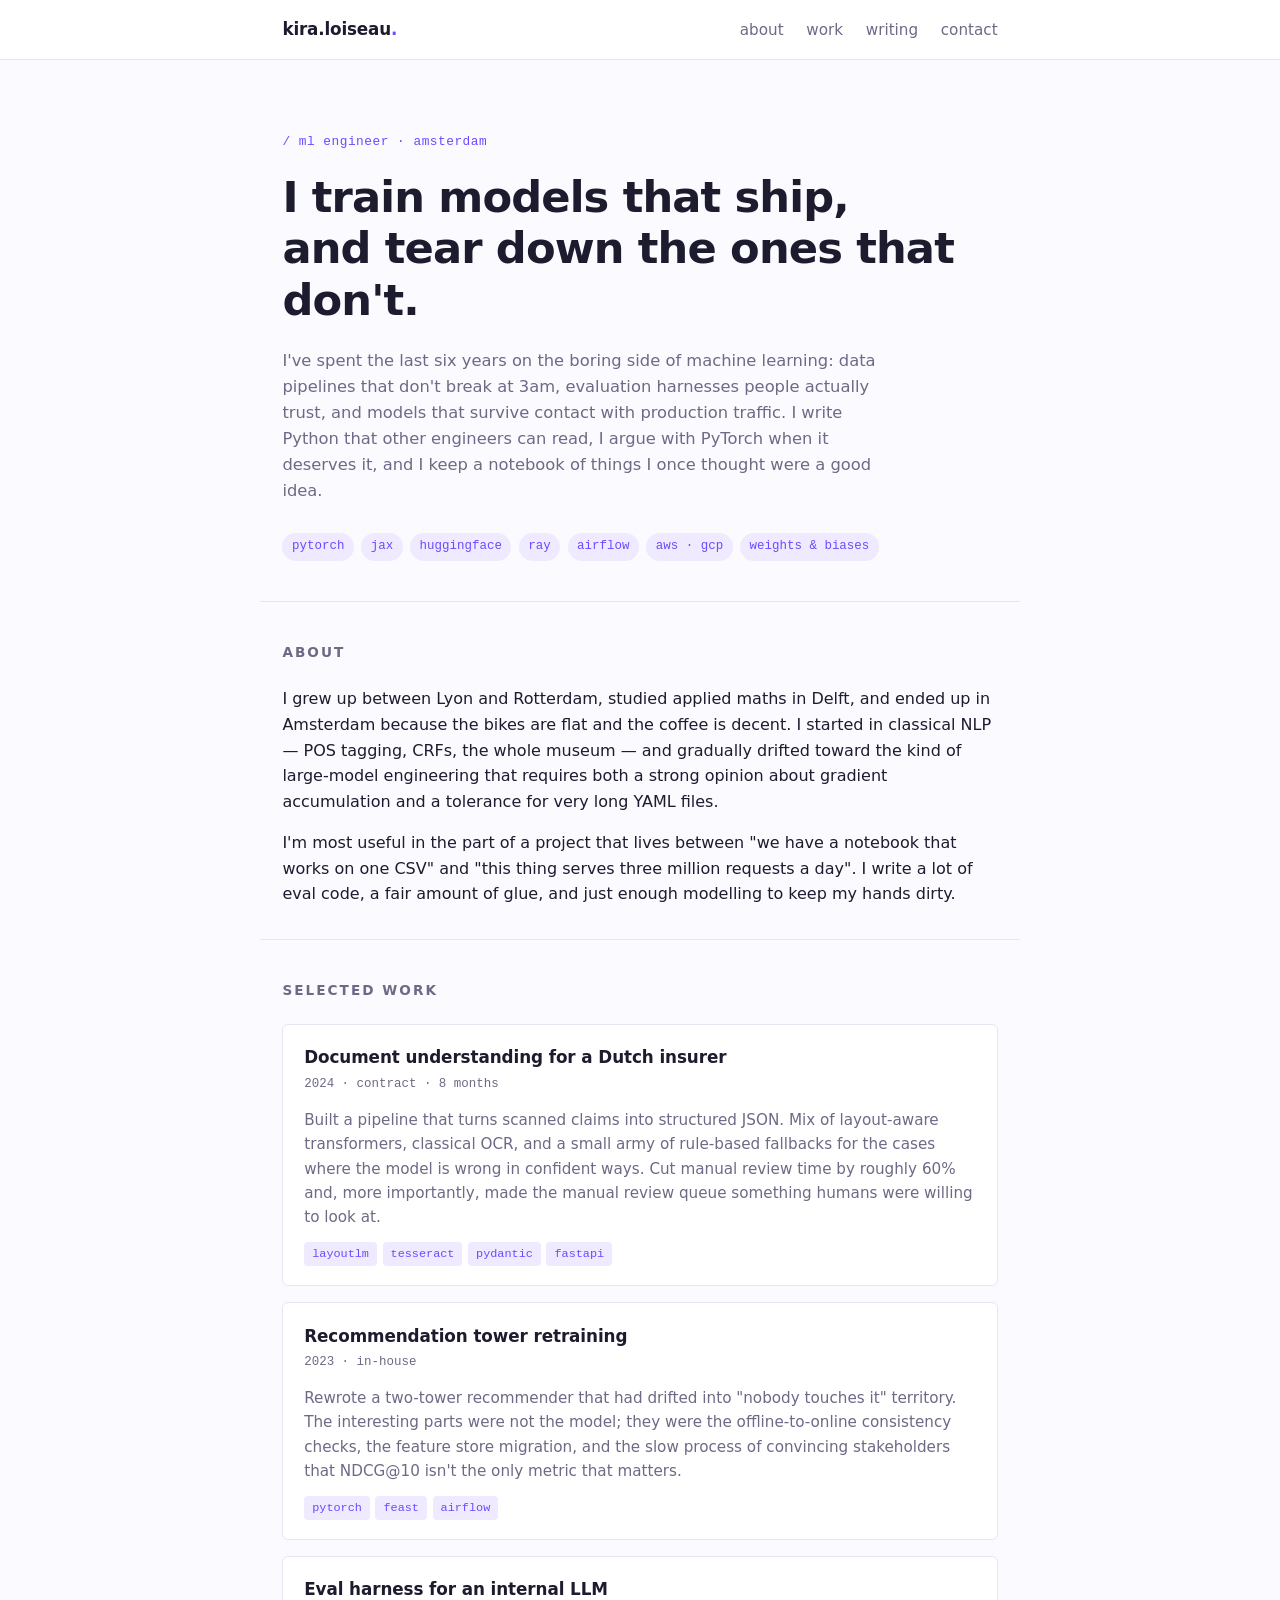
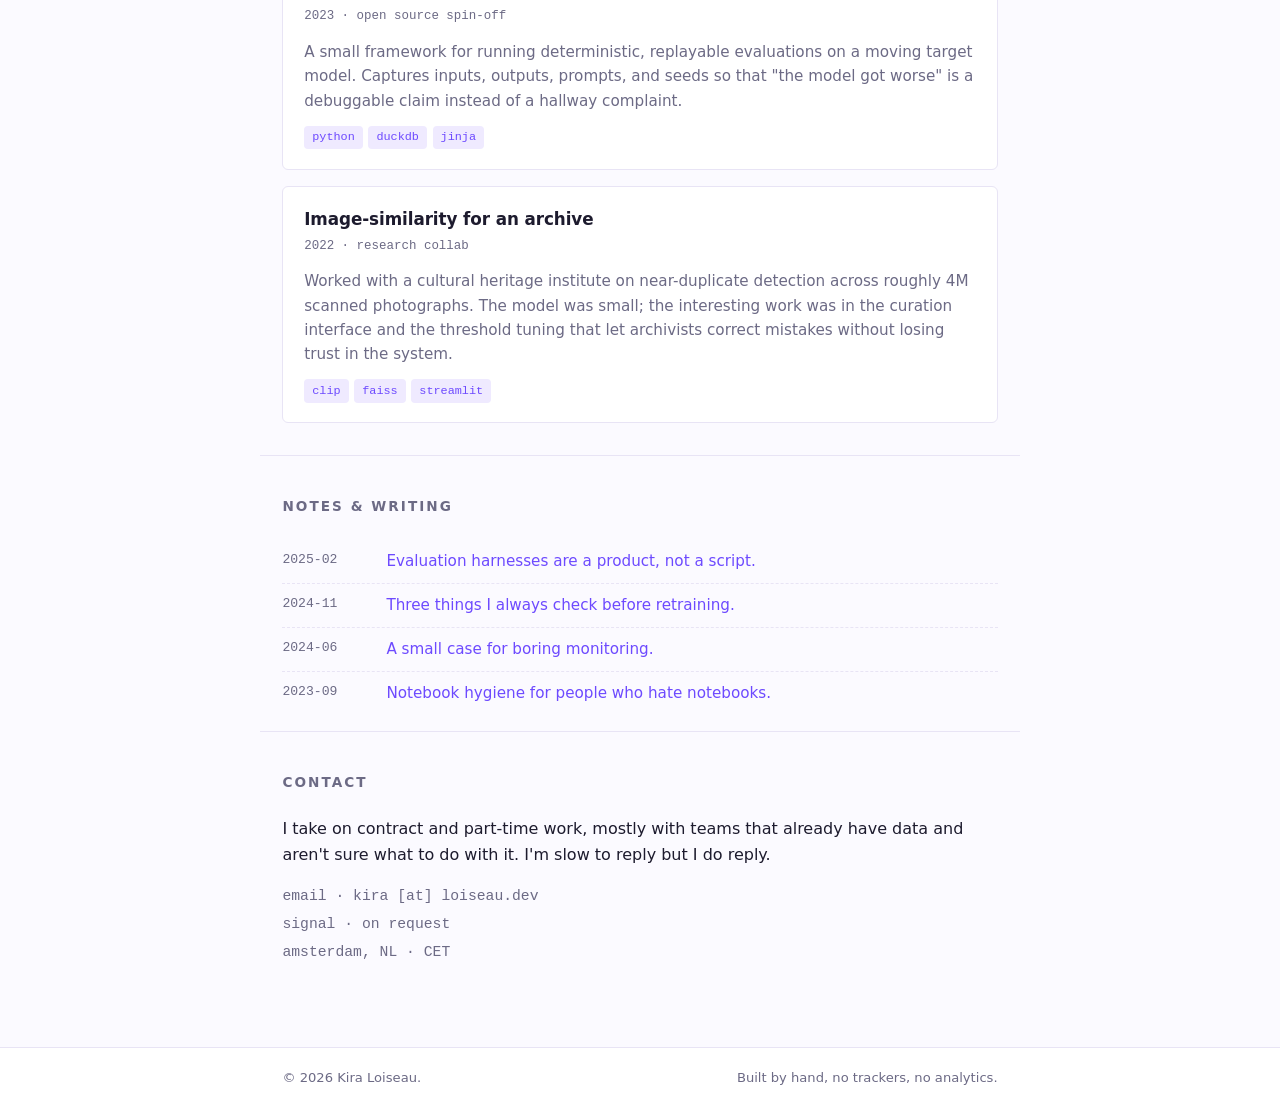
==== portfolio/index.html @ eff5dc58 "initial Co-authored-by: Cursor <cursoragent@cursor.com>" ====
<!doctype html>
<html lang="en">
<head>
    <meta charset="utf-8">
    <meta name="viewport" content="width=device-width, initial-scale=1">
    <title>Kira Loiseau — ML Engineer</title>
    <meta name="description" content="Kira Loiseau, machine learning engineer based in Amsterdam. Applied NLP, computer vision, and the unglamorous parts of MLOps.">
    <link rel="stylesheet" href="style.css">
</head>
<body>
    <header class="site-header">
        <div class="wrap">
            <a class="brand" href="./">kira.loiseau<span class="dot">.</span></a>
            <nav>
                <a href="#about">about</a>
                <a href="#work">work</a>
                <a href="#writing">writing</a>
                <a href="#contact">contact</a>
            </nav>
        </div>
    </header>

    <main>
        <section class="hero wrap">
            <p class="kicker">/ ml engineer · amsterdam</p>
            <h1>I train models that ship,<br>and tear down the ones that don't.</h1>
            <p class="lead">
                I've spent the last six years on the boring side of machine learning:
                data pipelines that don't break at 3am, evaluation harnesses people
                actually trust, and models that survive contact with production
                traffic. I write Python that other engineers can read, I argue
                with PyTorch when it deserves it, and I keep a notebook of things
                I once thought were a good idea.
            </p>
            <div class="badges">
                <span>pytorch</span>
                <span>jax</span>
                <span>huggingface</span>
                <span>ray</span>
                <span>airflow</span>
                <span>aws · gcp</span>
                <span>weights &amp; biases</span>
            </div>
        </section>

        <section id="about" class="wrap section">
            <h2>About</h2>
            <p>
                I grew up between Lyon and Rotterdam, studied applied maths in
                Delft, and ended up in Amsterdam because the bikes are flat and
                the coffee is decent. I started in classical NLP — POS tagging,
                CRFs, the whole museum — and gradually drifted toward the kind
                of large-model engineering that requires both a strong opinion
                about gradient accumulation and a tolerance for very long YAML
                files.
            </p>
            <p>
                I'm most useful in the part of a project that lives between
                "we have a notebook that works on one CSV" and "this thing
                serves three million requests a day". I write a lot of
                eval code, a fair amount of glue, and just enough modelling
                to keep my hands dirty.
            </p>
        </section>

        <section id="work" class="wrap section">
            <h2>Selected work</h2>

            <article class="card">
                <h3>Document understanding for a Dutch insurer</h3>
                <p class="meta">2024 · contract · 8 months</p>
                <p>
                    Built a pipeline that turns scanned claims into structured
                    JSON. Mix of layout-aware transformers, classical OCR, and
                    a small army of rule-based fallbacks for the cases where
                    the model is wrong in confident ways. Cut manual review
                    time by roughly 60% and, more importantly, made the manual
                    review queue something humans were willing to look at.
                </p>
                <ul class="tags">
                    <li>layoutlm</li>
                    <li>tesseract</li>
                    <li>pydantic</li>
                    <li>fastapi</li>
                </ul>
            </article>

            <article class="card">
                <h3>Recommendation tower retraining</h3>
                <p class="meta">2023 · in-house</p>
                <p>
                    Rewrote a two-tower recommender that had drifted into
                    "nobody touches it" territory. The interesting parts were
                    not the model; they were the offline-to-online consistency
                    checks, the feature store migration, and the slow process
                    of convincing stakeholders that NDCG@10 isn't the only
                    metric that matters.
                </p>
                <ul class="tags">
                    <li>pytorch</li>
                    <li>feast</li>
                    <li>airflow</li>
                </ul>
            </article>

            <article class="card">
                <h3>Eval harness for an internal LLM</h3>
                <p class="meta">2023 · open source spin-off</p>
                <p>
                    A small framework for running deterministic, replayable
                    evaluations on a moving target model. Captures inputs,
                    outputs, prompts, and seeds so that "the model got worse"
                    is a debuggable claim instead of a hallway complaint.
                </p>
                <ul class="tags">
                    <li>python</li>
                    <li>duckdb</li>
                    <li>jinja</li>
                </ul>
            </article>

            <article class="card">
                <h3>Image-similarity for an archive</h3>
                <p class="meta">2022 · research collab</p>
                <p>
                    Worked with a cultural heritage institute on near-duplicate
                    detection across roughly 4M scanned photographs. The model
                    was small; the interesting work was in the curation
                    interface and the threshold tuning that let archivists
                    correct mistakes without losing trust in the system.
                </p>
                <ul class="tags">
                    <li>clip</li>
                    <li>faiss</li>
                    <li>streamlit</li>
                </ul>
            </article>
        </section>

        <section id="writing" class="wrap section">
            <h2>Notes &amp; writing</h2>
            <ul class="notes">
                <li>
                    <span class="when">2025-02</span>
                    <a href="#">Evaluation harnesses are a product, not a script.</a>
                </li>
                <li>
                    <span class="when">2024-11</span>
                    <a href="#">Three things I always check before retraining.</a>
                </li>
                <li>
                    <span class="when">2024-06</span>
                    <a href="#">A small case for boring monitoring.</a>
                </li>
                <li>
                    <span class="when">2023-09</span>
                    <a href="#">Notebook hygiene for people who hate notebooks.</a>
                </li>
            </ul>
        </section>

        <section id="contact" class="wrap section contact">
            <h2>Contact</h2>
            <p>
                I take on contract and part-time work, mostly with teams that
                already have data and aren't sure what to do with it. I'm
                slow to reply but I do reply.
            </p>
            <p class="lines">
                <span>email · kira [at] loiseau.dev</span><br>
                <span>signal · on request</span><br>
                <span>amsterdam, NL · CET</span>
            </p>
        </section>
    </main>

    <footer class="site-footer">
        <div class="wrap">
            <span>&copy; 2026 Kira Loiseau.</span>
            <span>Built by hand, no trackers, no analytics.</span>
        </div>
    </footer>
</body>
</html>
---- portfolio/style.css ----
:root {
    --bg: #fbfaff;
    --paper: #ffffff;
    --ink: #1d1b2e;
    --muted: #6c6a85;
    --accent: #6d4aff;
    --accent-soft: #efeaff;
    --line: #e8e4f5;
    --max: 760px;
}

* { box-sizing: border-box; }

html, body {
    margin: 0;
    padding: 0;
    background: var(--bg);
    color: var(--ink);
    font-family: ui-sans-serif, system-ui, -apple-system, "Segoe UI", Roboto, "Helvetica Neue", Arial, sans-serif;
    line-height: 1.6;
    -webkit-font-smoothing: antialiased;
}

a {
    color: var(--accent);
    text-decoration: none;
    border-bottom: 1px solid transparent;
    transition: border-color 120ms ease;
}

a:hover { border-bottom-color: var(--accent); }

.wrap {
    width: 100%;
    max-width: var(--max);
    margin: 0 auto;
    padding: 0 1.4rem;
}

.site-header {
    border-bottom: 1px solid var(--line);
    background: var(--paper);
    position: sticky;
    top: 0;
    z-index: 10;
}

.site-header .wrap {
    display: flex;
    align-items: center;
    justify-content: space-between;
    padding-top: 1rem;
    padding-bottom: 1rem;
}

.brand {
    font-weight: 700;
    color: var(--ink);
    border-bottom: none;
    font-size: 1.05rem;
    letter-spacing: -0.01em;
}

.brand .dot { color: var(--accent); }

nav a {
    margin-left: 1.1rem;
    color: var(--muted);
    font-size: 0.95rem;
}

nav a:hover { color: var(--ink); border-bottom-color: var(--ink); }

.hero {
    padding-top: 4.5rem;
    padding-bottom: 2.5rem;
}

.kicker {
    font-family: ui-monospace, SFMono-Regular, Menlo, Consolas, monospace;
    font-size: 0.8rem;
    color: var(--accent);
    text-transform: lowercase;
    letter-spacing: 0.04em;
    margin: 0 0 1.2rem;
}

.hero h1 {
    font-size: clamp(1.9rem, 4.2vw, 2.7rem);
    line-height: 1.2;
    margin: 0 0 1.3rem;
    letter-spacing: -0.02em;
    font-weight: 700;
}

.lead {
    color: var(--muted);
    font-size: 1.02rem;
    max-width: 58ch;
    margin: 0 0 1.8rem;
}

.badges {
    display: flex;
    flex-wrap: wrap;
    gap: 0.45rem;
    margin-top: 0.5rem;
}

.badges span {
    background: var(--accent-soft);
    color: var(--accent);
    padding: 0.25rem 0.6rem;
    border-radius: 999px;
    font-size: 0.78rem;
    font-family: ui-monospace, SFMono-Regular, Menlo, Consolas, monospace;
}

.section {
    padding-top: 2.5rem;
    padding-bottom: 1rem;
    border-top: 1px solid var(--line);
}

.section h2 {
    font-size: 0.85rem;
    text-transform: uppercase;
    letter-spacing: 0.15em;
    color: var(--muted);
    margin: 0 0 1.4rem;
    font-weight: 600;
}

.section p {
    margin: 0 0 1rem;
    color: var(--ink);
}

.card {
    background: var(--paper);
    border: 1px solid var(--line);
    border-radius: 6px;
    padding: 1.2rem 1.3rem;
    margin-bottom: 1rem;
}

.card h3 {
    margin: 0 0 0.25rem;
    font-size: 1.05rem;
    font-weight: 600;
    letter-spacing: -0.005em;
}

.card .meta {
    font-family: ui-monospace, SFMono-Regular, Menlo, Consolas, monospace;
    font-size: 0.78rem;
    color: var(--muted);
    margin: 0 0 0.8rem;
}

.card p {
    color: var(--muted);
    margin: 0 0 0.8rem;
    font-size: 0.95rem;
}

.tags {
    list-style: none;
    padding: 0;
    margin: 0;
    display: flex;
    flex-wrap: wrap;
    gap: 0.35rem;
}

.tags li {
    font-family: ui-monospace, SFMono-Regular, Menlo, Consolas, monospace;
    font-size: 0.74rem;
    color: var(--accent);
    background: var(--accent-soft);
    padding: 0.15rem 0.5rem;
    border-radius: 4px;
}

.notes {
    list-style: none;
    padding: 0;
    margin: 0;
}

.notes li {
    display: flex;
    gap: 1rem;
    padding: 0.55rem 0;
    border-bottom: 1px dashed var(--line);
    font-size: 0.95rem;
}

.notes li:last-child { border-bottom: none; }

.notes .when {
    font-family: ui-monospace, SFMono-Regular, Menlo, Consolas, monospace;
    color: var(--muted);
    font-size: 0.82rem;
    min-width: 5.5rem;
}

.contact .lines {
    font-family: ui-monospace, SFMono-Regular, Menlo, Consolas, monospace;
    color: var(--muted);
    font-size: 0.92rem;
    line-height: 1.9;
}

.site-footer {
    margin-top: 3rem;
    border-top: 1px solid var(--line);
    background: var(--paper);
    color: var(--muted);
    font-size: 0.82rem;
}

.site-footer .wrap {
    display: flex;
    justify-content: space-between;
    flex-wrap: wrap;
    gap: 0.5rem;
    padding-top: 1.2rem;
    padding-bottom: 1.2rem;
}

@media (max-width: 540px) {
    .site-header .wrap { flex-direction: column; align-items: flex-start; gap: 0.5rem; }
    nav a { margin-left: 0; margin-right: 0.9rem; }
    .notes li { flex-direction: column; gap: 0.1rem; }
    .notes .when { min-width: 0; }
}
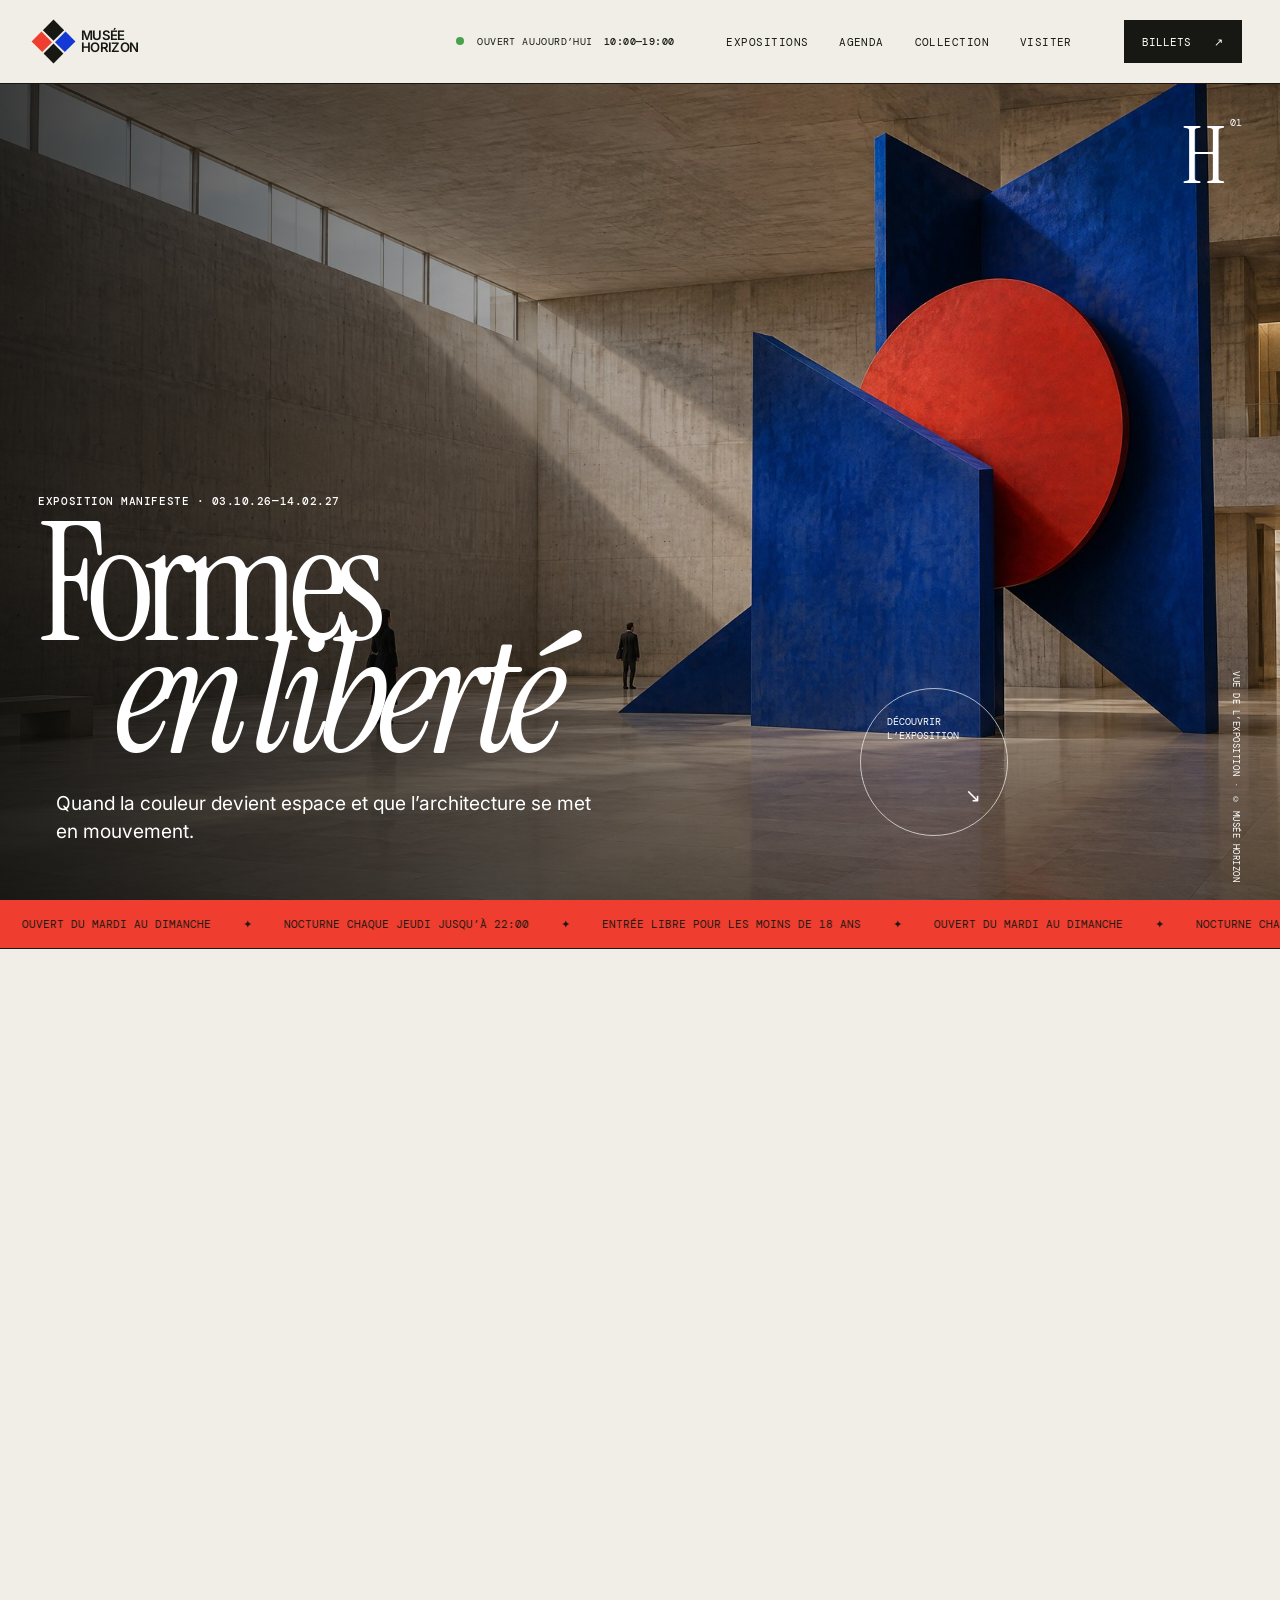
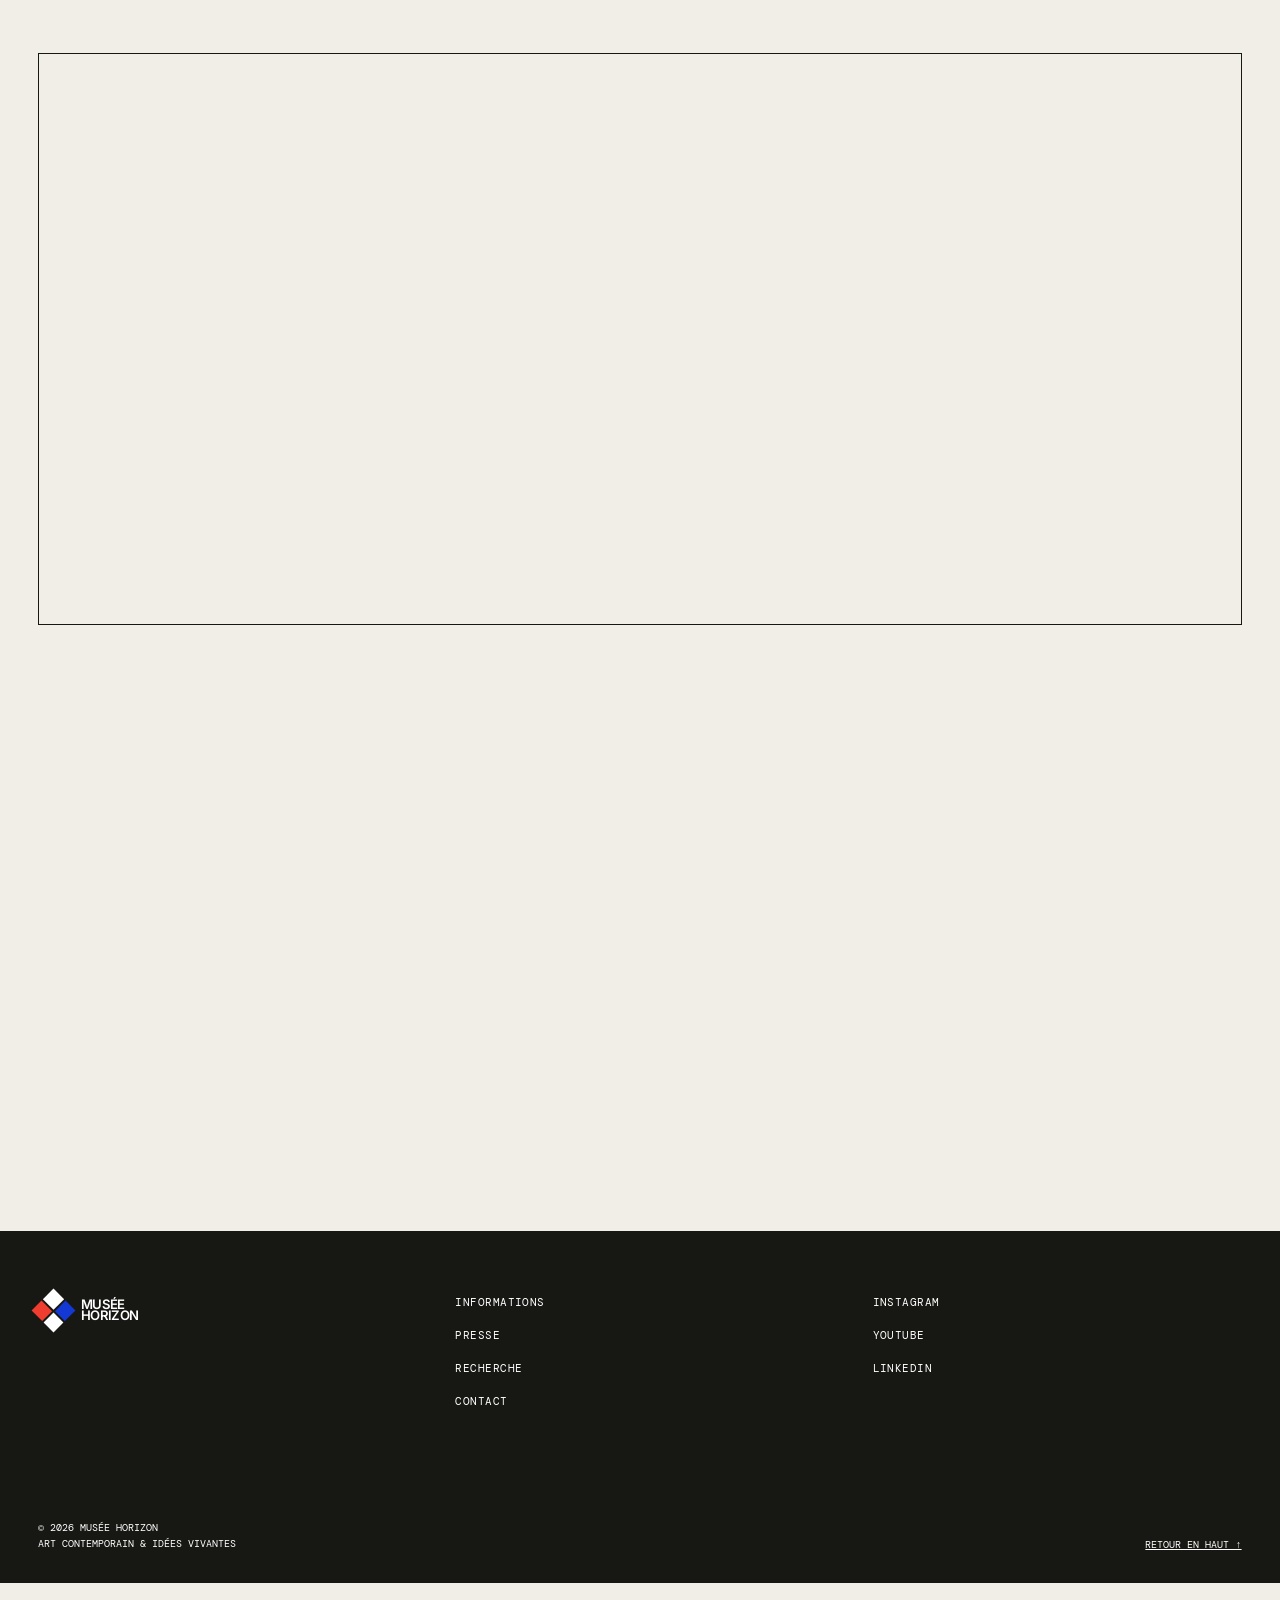
==== commit 6ed159c5: "feat: redesign site for Musée Horizon" ====
--- a/portfolio/index.html
+++ b/portfolio/index.html
@@ -1,184 +1,13 @@
-<!doctype html>
-<html lang="en">
-<head>
-    <meta charset="utf-8">
-    <meta name="viewport" content="width=device-width, initial-scale=1">
-    <title>Kira Loiseau — ML Engineer</title>
-    <meta name="description" content="Kira Loiseau, machine learning engineer based in Amsterdam. Applied NLP, computer vision, and the unglamorous parts of MLOps.">
-    <link rel="stylesheet" href="style.css">
-</head>
-<body>
-    <header class="site-header">
-        <div class="wrap">
-            <a class="brand" href="./">kira.loiseau<span class="dot">.</span></a>
-            <nav>
-                <a href="#about">about</a>
-                <a href="#work">work</a>
-                <a href="#writing">writing</a>
-                <a href="#contact">contact</a>
-            </nav>
-        </div>
-    </header>
-
-    <main>
-        <section class="hero wrap">
-            <p class="kicker">/ ml engineer · amsterdam</p>
-            <h1>I train models that ship,<br>and tear down the ones that don't.</h1>
-            <p class="lead">
-                I've spent the last six years on the boring side of machine learning:
-                data pipelines that don't break at 3am, evaluation harnesses people
-                actually trust, and models that survive contact with production
-                traffic. I write Python that other engineers can read, I argue
-                with PyTorch when it deserves it, and I keep a notebook of things
-                I once thought were a good idea.
-            </p>
-            <div class="badges">
-                <span>pytorch</span>
-                <span>jax</span>
-                <span>huggingface</span>
-                <span>ray</span>
-                <span>airflow</span>
-                <span>aws · gcp</span>
-                <span>weights &amp; biases</span>
-            </div>
-        </section>
-
-        <section id="about" class="wrap section">
-            <h2>About</h2>
-            <p>
-                I grew up between Lyon and Rotterdam, studied applied maths in
-                Delft, and ended up in Amsterdam because the bikes are flat and
-                the coffee is decent. I started in classical NLP — POS tagging,
-                CRFs, the whole museum — and gradually drifted toward the kind
-                of large-model engineering that requires both a strong opinion
-                about gradient accumulation and a tolerance for very long YAML
-                files.
-            </p>
-            <p>
-                I'm most useful in the part of a project that lives between
-                "we have a notebook that works on one CSV" and "this thing
-                serves three million requests a day". I write a lot of
-                eval code, a fair amount of glue, and just enough modelling
-                to keep my hands dirty.
-            </p>
-        </section>
-
-        <section id="work" class="wrap section">
-            <h2>Selected work</h2>
-
-            <article class="card">
-                <h3>Document understanding for a Dutch insurer</h3>
-                <p class="meta">2024 · contract · 8 months</p>
-                <p>
-                    Built a pipeline that turns scanned claims into structured
-                    JSON. Mix of layout-aware transformers, classical OCR, and
-                    a small army of rule-based fallbacks for the cases where
-                    the model is wrong in confident ways. Cut manual review
-                    time by roughly 60% and, more importantly, made the manual
-                    review queue something humans were willing to look at.
-                </p>
-                <ul class="tags">
-                    <li>layoutlm</li>
-                    <li>tesseract</li>
-                    <li>pydantic</li>
-                    <li>fastapi</li>
-                </ul>
-            </article>
-
-            <article class="card">
-                <h3>Recommendation tower retraining</h3>
-                <p class="meta">2023 · in-house</p>
-                <p>
-                    Rewrote a two-tower recommender that had drifted into
-                    "nobody touches it" territory. The interesting parts were
-                    not the model; they were the offline-to-online consistency
-                    checks, the feature store migration, and the slow process
-                    of convincing stakeholders that NDCG@10 isn't the only
-                    metric that matters.
-                </p>
-                <ul class="tags">
-                    <li>pytorch</li>
-                    <li>feast</li>
-                    <li>airflow</li>
-                </ul>
-            </article>
-
-            <article class="card">
-                <h3>Eval harness for an internal LLM</h3>
-                <p class="meta">2023 · open source spin-off</p>
-                <p>
-                    A small framework for running deterministic, replayable
-                    evaluations on a moving target model. Captures inputs,
-                    outputs, prompts, and seeds so that "the model got worse"
-                    is a debuggable claim instead of a hallway complaint.
-                </p>
-                <ul class="tags">
-                    <li>python</li>
-                    <li>duckdb</li>
-                    <li>jinja</li>
-                </ul>
-            </article>
-
-            <article class="card">
-                <h3>Image-similarity for an archive</h3>
-                <p class="meta">2022 · research collab</p>
-                <p>
-                    Worked with a cultural heritage institute on near-duplicate
-                    detection across roughly 4M scanned photographs. The model
-                    was small; the interesting work was in the curation
-                    interface and the threshold tuning that let archivists
-                    correct mistakes without losing trust in the system.
-                </p>
-                <ul class="tags">
-                    <li>clip</li>
-                    <li>faiss</li>
-                    <li>streamlit</li>
-                </ul>
-            </article>
-        </section>
-
-        <section id="writing" class="wrap section">
-            <h2>Notes &amp; writing</h2>
-            <ul class="notes">
-                <li>
-                    <span class="when">2025-02</span>
-                    <a href="#">Evaluation harnesses are a product, not a script.</a>
-                </li>
-                <li>
-                    <span class="when">2024-11</span>
-                    <a href="#">Three things I always check before retraining.</a>
-                </li>
-                <li>
-                    <span class="when">2024-06</span>
-                    <a href="#">A small case for boring monitoring.</a>
-                </li>
-                <li>
-                    <span class="when">2023-09</span>
-                    <a href="#">Notebook hygiene for people who hate notebooks.</a>
-                </li>
-            </ul>
-        </section>
-
-        <section id="contact" class="wrap section contact">
-            <h2>Contact</h2>
-            <p>
-                I take on contract and part-time work, mostly with teams that
-                already have data and aren't sure what to do with it. I'm
-                slow to reply but I do reply.
-            </p>
-            <p class="lines">
-                <span>email · kira [at] loiseau.dev</span><br>
-                <span>signal · on request</span><br>
-                <span>amsterdam, NL · CET</span>
-            </p>
-        </section>
-    </main>
-
-    <footer class="site-footer">
-        <div class="wrap">
-            <span>&copy; 2026 Kira Loiseau.</span>
-            <span>Built by hand, no trackers, no analytics.</span>
-        </div>
-    </footer>
-</body>
-</html>
+<!DOCTYPE html>
+<html lang="fr">
+<head>
+    <meta charset="utf-8">
+    <meta name="viewport" content="width=device-width, initial-scale=1">
+    <meta http-equiv="refresh" content="0; url=../">
+    <title>Musée Horizon</title>
+    <link rel="canonical" href="../">
+</head>
+<body>
+    <p><a href="../">Découvrir le Musée Horizon</a></p>
+</body>
+</html>
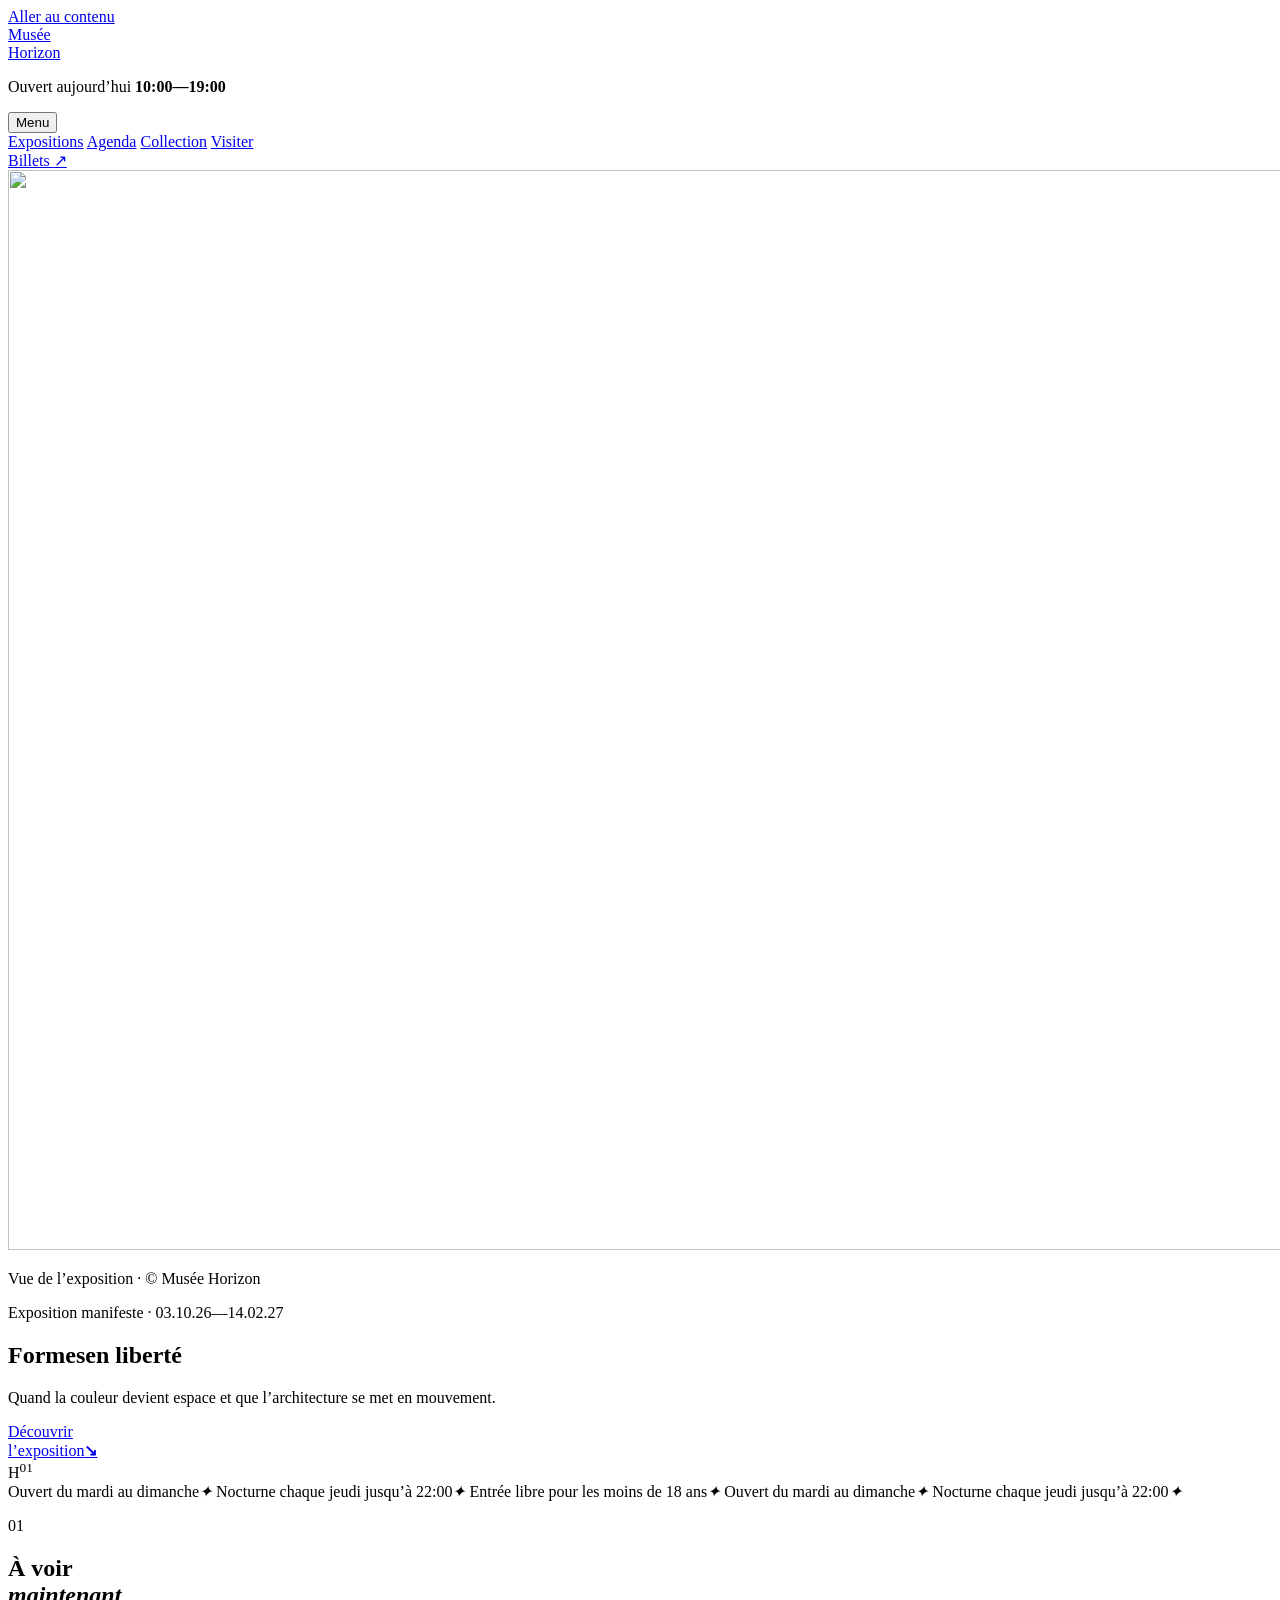
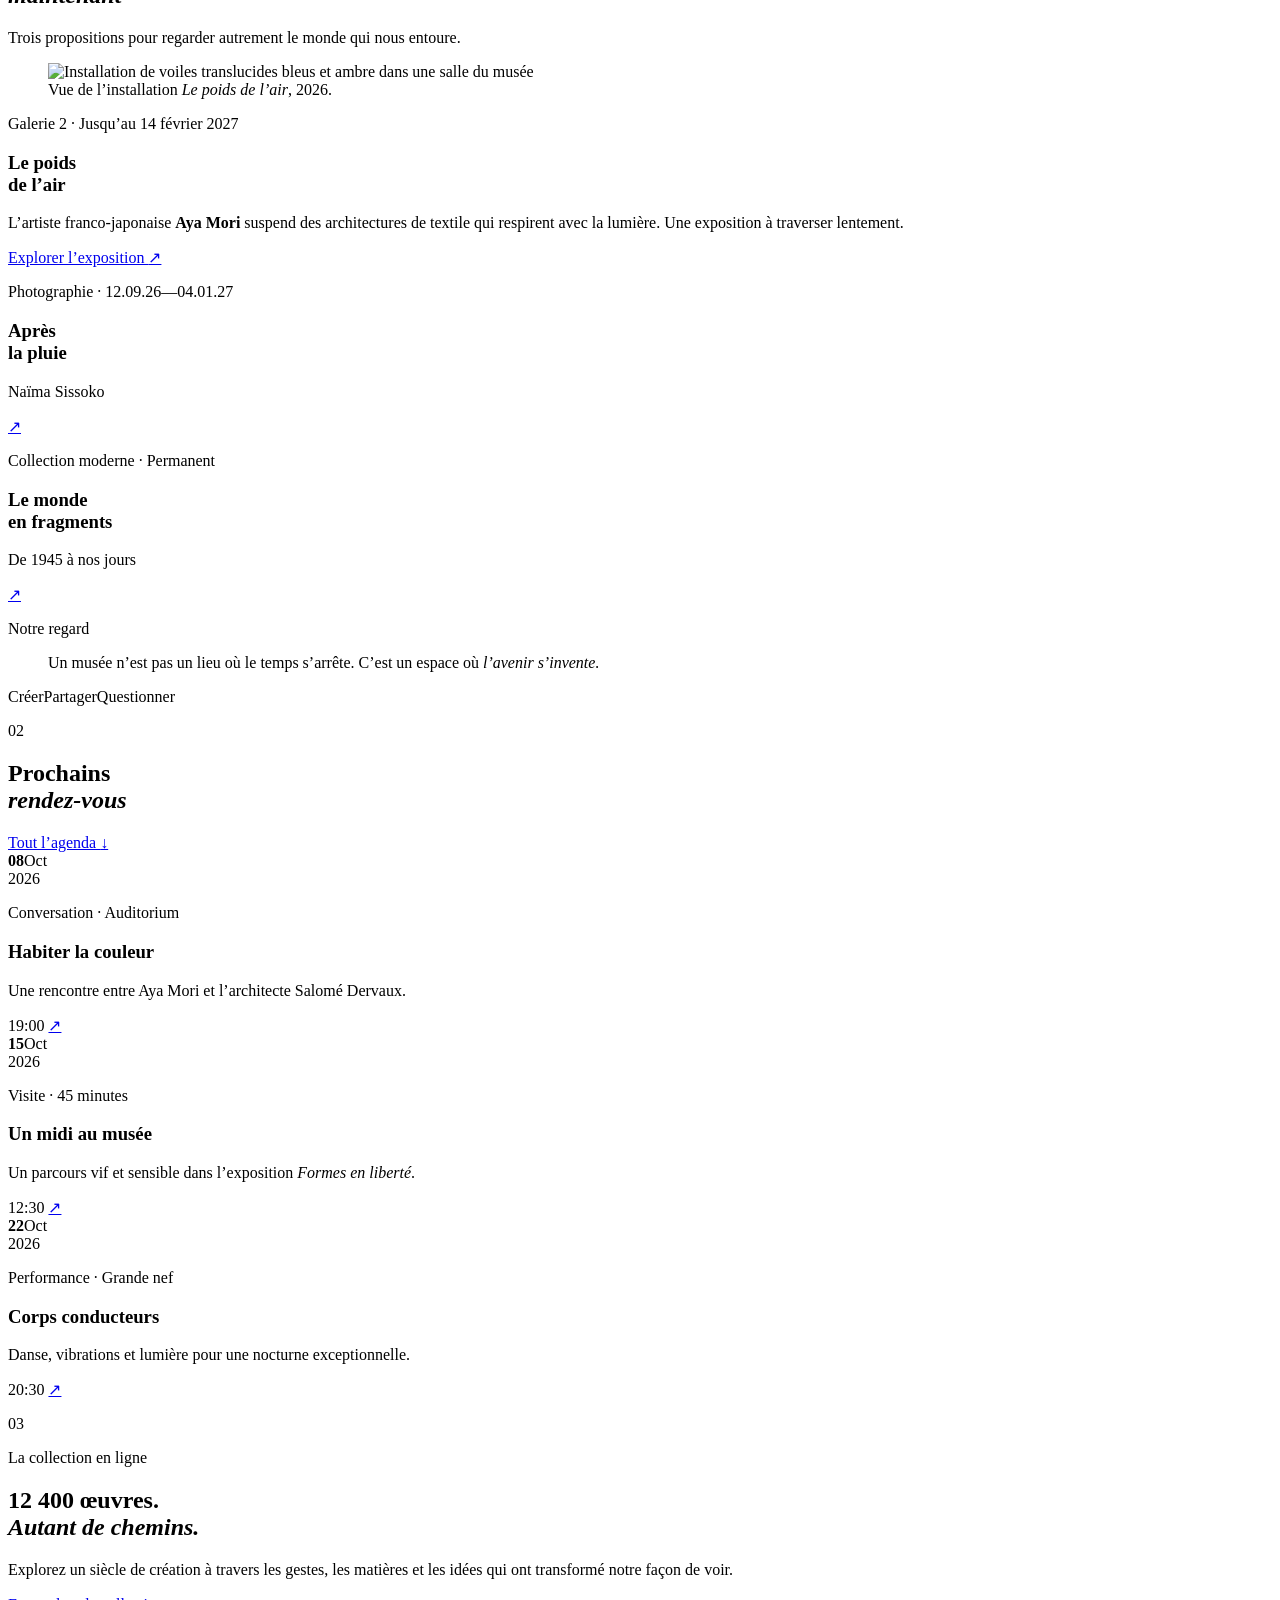
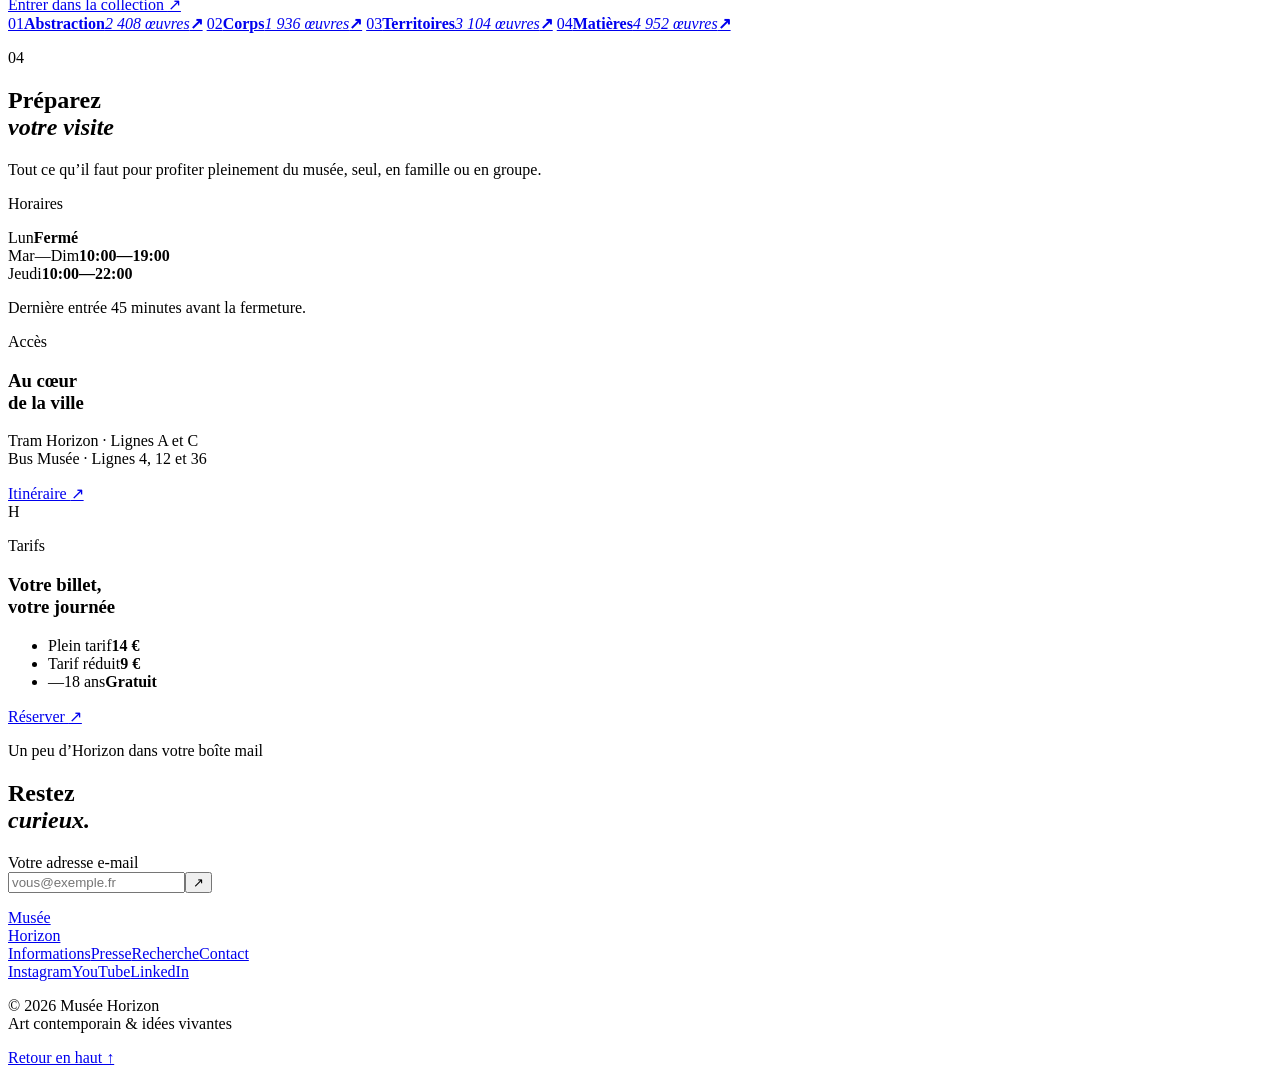
==== commit 69a6c983: "Update index.html" ====
--- a/portfolio/index.html
+++ b/portfolio/index.html
@@ -3,11 +3,215 @@
 <head>
     <meta charset="utf-8">
     <meta name="viewport" content="width=device-width, initial-scale=1">
-    <meta http-equiv="refresh" content="0; url=../">
-    <title>Musée Horizon</title>
-    <link rel="canonical" href="../">
+    <meta name="description" content="Musée Horizon — un musée d’art contemporain vivant, ouvert sur les artistes, les idées et la ville.">
+    <meta name="theme-color" content="#f0eee7">
+    <title>Musée Horizon — Art contemporain</title>
+    <link rel="preconnect" href="https://fonts.googleapis.com">
+    <link rel="preconnect" href="https://fonts.gstatic.com" crossorigin>
+    <link href="https://fonts.googleapis.com/css2?family=DM+Mono:wght@300;400;500&family=Instrument+Serif:ital@0;1&family=Inter:wght@400;500;600&display=swap" rel="stylesheet">
+    <link rel="stylesheet" href="style.css">
+    <script src="script.js" defer></script>
 </head>
 <body>
-    <p><a href="../">Découvrir le Musée Horizon</a></p>
+    <a class="skip-link" href="#contenu">Aller au contenu</a>
+
+    <header class="site-header" data-header>
+        <a class="brand" href="#accueil" aria-label="Musée Horizon — accueil">
+            <span class="brand-mark" aria-hidden="true"><i></i><i></i><i></i><i></i></span>
+            <span>Musée<br>Horizon</span>
+        </a>
+
+        <p class="open-status"><span aria-hidden="true"></span> Ouvert aujourd’hui <strong>10:00—19:00</strong></p>
+
+        <button class="menu-toggle" type="button" aria-expanded="false" aria-controls="navigation">
+            <span>Menu</span><i aria-hidden="true"></i>
+        </button>
+
+        <nav id="navigation" class="main-nav" aria-label="Navigation principale">
+            <a href="#expositions">Expositions</a>
+            <a href="#agenda">Agenda</a>
+            <a href="#collection">Collection</a>
+            <a href="#visiter">Visiter</a>
+        </nav>
+
+        <a class="ticket-link" href="#billetterie">Billets <span aria-hidden="true">↗</span></a>
+    </header>
+
+    <main id="contenu">
+        <section id="accueil" class="hero" aria-labelledby="hero-title">
+            <div class="hero-image" aria-hidden="true">
+                <img src="assets/hero-museum-optimized.jpg" alt="" width="1920" height="1080">
+                <p class="image-credit">Vue de l’exposition · © Musée Horizon</p>
+            </div>
+            <div class="hero-copy">
+                <p class="eyebrow">Exposition manifeste · 03.10.26—14.02.27</p>
+                <h1 id="hero-title"><span>Formes</span><span>en liberté</span></h1>
+                <p class="hero-intro">Quand la couleur devient espace et que l’architecture se met en mouvement.</p>
+                <a class="round-link" href="#expositions" aria-label="Découvrir l’exposition Formes en liberté">
+                    <span>Découvrir<br>l’exposition</span><b aria-hidden="true">↘</b>
+                </a>
+            </div>
+            <div class="hero-index" aria-hidden="true">H<sup>01</sup></div>
+        </section>
+
+        <aside class="ticker" aria-label="Informations pratiques">
+            <div>
+                <span>Ouvert du mardi au dimanche</span><i>✦</i>
+                <span>Nocturne chaque jeudi jusqu’à 22:00</span><i>✦</i>
+                <span>Entrée libre pour les moins de 18 ans</span><i>✦</i>
+                <span aria-hidden="true">Ouvert du mardi au dimanche</span><i aria-hidden="true">✦</i>
+                <span aria-hidden="true">Nocturne chaque jeudi jusqu’à 22:00</span><i aria-hidden="true">✦</i>
+            </div>
+        </aside>
+
+        <section id="expositions" class="section exhibitions">
+            <header class="section-heading reveal">
+                <p class="section-number">01</p>
+                <h2>À voir<br><em>maintenant</em></h2>
+                <p class="section-note">Trois propositions pour regarder autrement le monde qui nous entoure.</p>
+            </header>
+
+            <article class="featured-exhibition reveal">
+                <figure>
+                    <img src="assets/exhibition-museum-optimized.jpg" alt="Installation de voiles translucides bleus et ambre dans une salle du musée" width="1200" height="1500" loading="lazy">
+                    <figcaption>Vue de l’installation <cite>Le poids de l’air</cite>, 2026.</figcaption>
+                </figure>
+                <div class="feature-copy">
+                    <p class="eyebrow">Galerie 2 · Jusqu’au 14 février 2027</p>
+                    <h3>Le poids<br>de l’air</h3>
+                    <p>L’artiste franco-japonaise <strong>Aya Mori</strong> suspend des architectures de textile qui respirent avec la lumière. Une exposition à traverser lentement.</p>
+                    <a class="text-link" href="#agenda">Explorer l’exposition <span aria-hidden="true">↗</span></a>
+                </div>
+            </article>
+
+            <div class="exhibition-list">
+                <article class="exhibition-card reveal">
+                    <div class="card-art art-one" aria-hidden="true"><span></span><span></span></div>
+                    <p class="eyebrow">Photographie · 12.09.26—04.01.27</p>
+                    <h3>Après<br>la pluie</h3>
+                    <p>Naïma Sissoko</p>
+                    <a href="#agenda" aria-label="Voir Après la pluie">↗</a>
+                </article>
+                <article class="exhibition-card dark reveal">
+                    <div class="card-art art-two" aria-hidden="true"><span></span><span></span><span></span></div>
+                    <p class="eyebrow">Collection moderne · Permanent</p>
+                    <h3>Le monde<br>en fragments</h3>
+                    <p>De 1945 à nos jours</p>
+                    <a href="#collection" aria-label="Voir Le monde en fragments">↗</a>
+                </article>
+            </div>
+        </section>
+
+        <section class="manifesto reveal" aria-label="Manifeste du musée">
+            <p class="eyebrow">Notre regard</p>
+            <blockquote>Un musée n’est pas un lieu où le temps s’arrête. C’est un espace où <em>l’avenir s’invente.</em></blockquote>
+            <div class="manifesto-meta">
+                <span>Créer</span><span>Partager</span><span>Questionner</span>
+            </div>
+        </section>
+
+        <section id="agenda" class="section agenda">
+            <header class="section-heading reveal">
+                <p class="section-number">02</p>
+                <h2>Prochains<br><em>rendez-vous</em></h2>
+                <a class="text-link" href="#agenda-list">Tout l’agenda <span aria-hidden="true">↓</span></a>
+            </header>
+
+            <div id="agenda-list" class="agenda-list">
+                <article class="event reveal">
+                    <time datetime="2026-10-08"><b>08</b><span>Oct<br>2026</span></time>
+                    <div><p class="eyebrow">Conversation · Auditorium</p><h3>Habiter la couleur</h3></div>
+                    <p>Une rencontre entre Aya Mori et l’architecte Salomé Dervaux.</p>
+                    <span class="event-time">19:00</span>
+                    <a href="#billetterie" aria-label="Réserver pour Habiter la couleur">↗</a>
+                </article>
+                <article class="event reveal">
+                    <time datetime="2026-10-15"><b>15</b><span>Oct<br>2026</span></time>
+                    <div><p class="eyebrow">Visite · 45 minutes</p><h3>Un midi au musée</h3></div>
+                    <p>Un parcours vif et sensible dans l’exposition <cite>Formes en liberté</cite>.</p>
+                    <span class="event-time">12:30</span>
+                    <a href="#billetterie" aria-label="Réserver pour Un midi au musée">↗</a>
+                </article>
+                <article class="event reveal">
+                    <time datetime="2026-10-22"><b>22</b><span>Oct<br>2026</span></time>
+                    <div><p class="eyebrow">Performance · Grande nef</p><h3>Corps conducteurs</h3></div>
+                    <p>Danse, vibrations et lumière pour une nocturne exceptionnelle.</p>
+                    <span class="event-time">20:30</span>
+                    <a href="#billetterie" aria-label="Réserver pour Corps conducteurs">↗</a>
+                </article>
+            </div>
+        </section>
+
+        <section id="collection" class="collection">
+            <div class="collection-intro reveal">
+                <p class="section-number">03</p>
+                <p class="eyebrow">La collection en ligne</p>
+                <h2>12 400 œuvres.<br><em>Autant de chemins.</em></h2>
+                <p>Explorez un siècle de création à travers les gestes, les matières et les idées qui ont transformé notre façon de voir.</p>
+                <a class="button-light" href="#collection-links">Entrer dans la collection <span aria-hidden="true">↗</span></a>
+            </div>
+            <div id="collection-links" class="collection-links reveal">
+                <a href="#collection-links"><span>01</span><strong>Abstraction</strong><i>2 408 œuvres</i><b>↗</b></a>
+                <a href="#collection-links"><span>02</span><strong>Corps</strong><i>1 936 œuvres</i><b>↗</b></a>
+                <a href="#collection-links"><span>03</span><strong>Territoires</strong><i>3 104 œuvres</i><b>↗</b></a>
+                <a href="#collection-links"><span>04</span><strong>Matières</strong><i>4 952 œuvres</i><b>↗</b></a>
+            </div>
+        </section>
+
+        <section id="visiter" class="visit section">
+            <header class="section-heading reveal">
+                <p class="section-number">04</p>
+                <h2>Préparez<br><em>votre visite</em></h2>
+                <p class="section-note">Tout ce qu’il faut pour profiter pleinement du musée, seul, en famille ou en groupe.</p>
+            </header>
+
+            <div class="visit-grid">
+                <article class="hours reveal">
+                    <p class="eyebrow">Horaires</p>
+                    <div><span>Lun</span><strong>Fermé</strong></div>
+                    <div><span>Mar—Dim</span><strong>10:00—19:00</strong></div>
+                    <div><span>Jeudi</span><strong>10:00—22:00</strong></div>
+                    <p>Dernière entrée 45 minutes avant la fermeture.</p>
+                </article>
+                <article class="location reveal">
+                    <p class="eyebrow">Accès</p>
+                    <h3>Au cœur<br>de la ville</h3>
+                    <p>Tram Horizon · Lignes A et C<br>Bus Musée · Lignes 4, 12 et 36</p>
+                    <a class="text-link" href="#visiter">Itinéraire <span aria-hidden="true">↗</span></a>
+                    <div class="map-mark" aria-hidden="true"><i></i><span>H</span></div>
+                </article>
+                <article id="billetterie" class="tickets reveal">
+                    <p class="eyebrow">Tarifs</p>
+                    <h3>Votre billet,<br>votre journée</h3>
+                    <ul>
+                        <li><span>Plein tarif</span><strong>14 €</strong></li>
+                        <li><span>Tarif réduit</span><strong>9 €</strong></li>
+                        <li><span>—18 ans</span><strong>Gratuit</strong></li>
+                    </ul>
+                    <a class="button-dark" href="mailto:billets@musee-horizon.fr?subject=Réservation%20Musée%20Horizon">Réserver <span aria-hidden="true">↗</span></a>
+                </article>
+            </div>
+        </section>
+
+        <section class="newsletter reveal">
+            <div>
+                <p class="eyebrow">Un peu d’Horizon dans votre boîte mail</p>
+                <h2>Restez<br><em>curieux.</em></h2>
+            </div>
+            <form data-newsletter>
+                <label for="email">Votre adresse e-mail</label>
+                <div><input id="email" name="email" type="email" autocomplete="email" placeholder="vous@exemple.fr" required><button type="submit" aria-label="S’inscrire à la newsletter">↗</button></div>
+                <p class="form-status" aria-live="polite"></p>
+            </form>
+        </section>
+    </main>
+
+    <footer class="site-footer">
+        <a class="brand footer-brand" href="#accueil"><span class="brand-mark" aria-hidden="true"><i></i><i></i><i></i><i></i></span><span>Musée<br>Horizon</span></a>
+        <div class="footer-links"><a href="#visiter">Informations</a><a href="#expositions">Presse</a><a href="#collection">Recherche</a><a href="mailto:bonjour@musee-horizon.fr">Contact</a></div>
+        <div class="footer-social"><a href="#accueil">Instagram</a><a href="#accueil">YouTube</a><a href="#accueil">LinkedIn</a></div>
+        <p>© <span data-year>2026</span> Musée Horizon<br>Art contemporain &amp; idées vivantes</p>
+        <a class="back-top" href="#accueil">Retour en haut ↑</a>
+    </footer>
 </body>
 </html>
